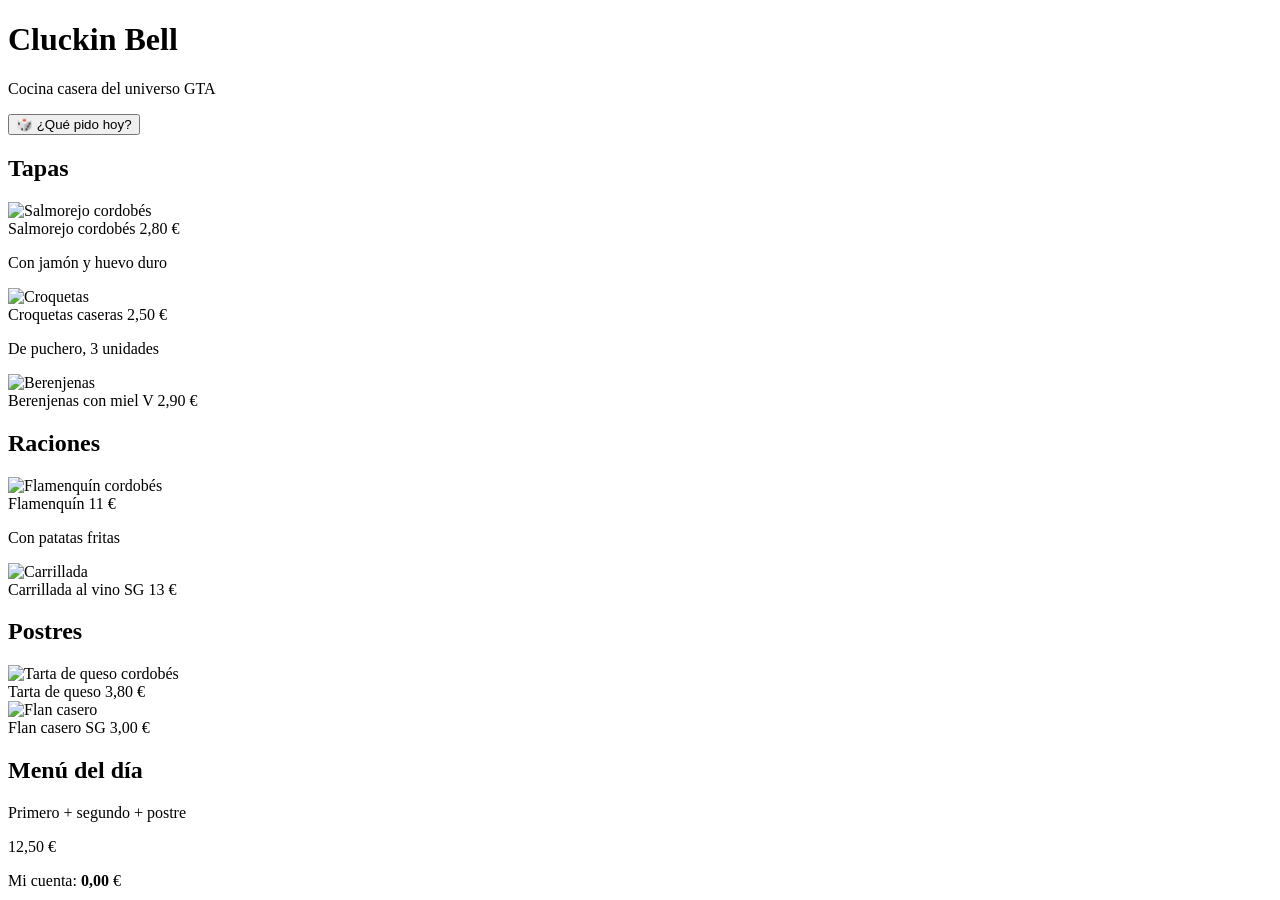
==== index.html @ 5466c274 "Create index.html" ====
<!DOCTYPE html>
<html lang="es">
<head>
<link rel="stylesheet"
  href="https://fonts.googleapis.com/css2?family=Caveat+Brush">
  <meta charset="utf-8">
  <meta name="viewport"
        content="width=device-width, initial-scale=1">
  <link rel="stylesheet" href="Css/estilos.css">
  <title>Taberna El Albero · Carta</title>
  <style>
    /* aquí va todo tu CSS */
  </style>
</head>
<body>
  <!-- Esto es el título-->
 <header>
  <h1>Cluckin Bell</h1>
  <p>Cocina casera del universo GTA</p>
</header>
<button id="sorpresa">🎲 ¿Qué pido hoy?</button>
<p id="consejo"></p>


<section>
  <h2>Tapas</h2>
  <!-- aquí los platos -->
  
  <img src="salmorejo.jpg"
     alt="Salmorejo cordobés">
  <div class="plato">
  <span>Salmorejo cordobés</span>
  <span class="precio">2,80 €</span>
</div>
<p class="desc">Con jamón y huevo duro</p>

<img src="croquetas.jpg"
     alt="Croquetas">
<div class="plato">    
  <span>Croquetas caseras</span>
  <span class="precio">2,50 €</span>
</div>
<p class="desc">De puchero, 3 unidades</p>

<img src="berengena_miel.jpg"
     alt="Berenjenas">
<div class="plato">
  <span>Berenjenas con miel
    <span class="tag veg">V</span>
  </span>
  <span class="precio">2,90 €</span>
</div>
</section>

<section>
  <h2>Raciones</h2>
  
   <img src="flamenquin.jpg"
     alt="Flamenquín cordobés">
  <div class="plato">
  <span>Flamenquín</span>
  <span class="precio">11 €</span>
</div>
<p class="desc">Con patatas fritas</p>

<img src="carrillada.jpg"
     alt="Carrillada">
<div class="plato">
  <span>Carrillada al vino
   <span class="tag sg">SG</span>
 
  </span>
  <span class="precio">13 €</span>
</div>
  <h2>Postres</h2>
  
  <img src="tarta.jpg"
     alt="Tarta de queso cordobés">
  <div class="plato">
  <span>Tarta de queso</span>
  <span class="precio">3,80 €</span>
</div>

<img src="flan.jpg"
     alt="Flan casero">
<div class="plato">
  <span>Flan casero
   <span class="tag sg">SG</span>
 
  </span>
  <span class="precio">3,00 €</span>
</div>
</section>

<div class="menu">
  <h2>Menú del día</h2>
  <p>Primero + segundo + postre</p>
  <p class="precio">12,50 €</p>
</div>


<!-- y justo antes de </body> -->
<div id="cuenta">
  Mi cuenta: <b id="total">0,00</b> €
</div>
<script>
  /* aquí va tu JavaScript */
  const platos = document.querySelectorAll(".plato");
const boton = document.getElementById("sorpresa");

boton.onclick = function () {
  const n = Math.floor(Math.random() * platos.length);
  const elegido = platos[n];

  platos.forEach(function (p) {
    p.classList.remove("elegido");
  });
  elegido.classList.add("elegido");

  const nombre = elegido.querySelector("span").textContent;
  document.getElementById("consejo").textContent = "Hoy te recomiendo: " + nombre;
  let total = 0;

platos.forEach(function (plato) {
  plato.onclick = function () {
    const texto = plato.querySelector(".precio").textContent;
    total = total + parseFloat(texto.replace(",", "."));
    document.getElementById("total").textContent =
      total.toFixed(2).replace(".", ",");
  };
});
};


</script>
</body>
</html>
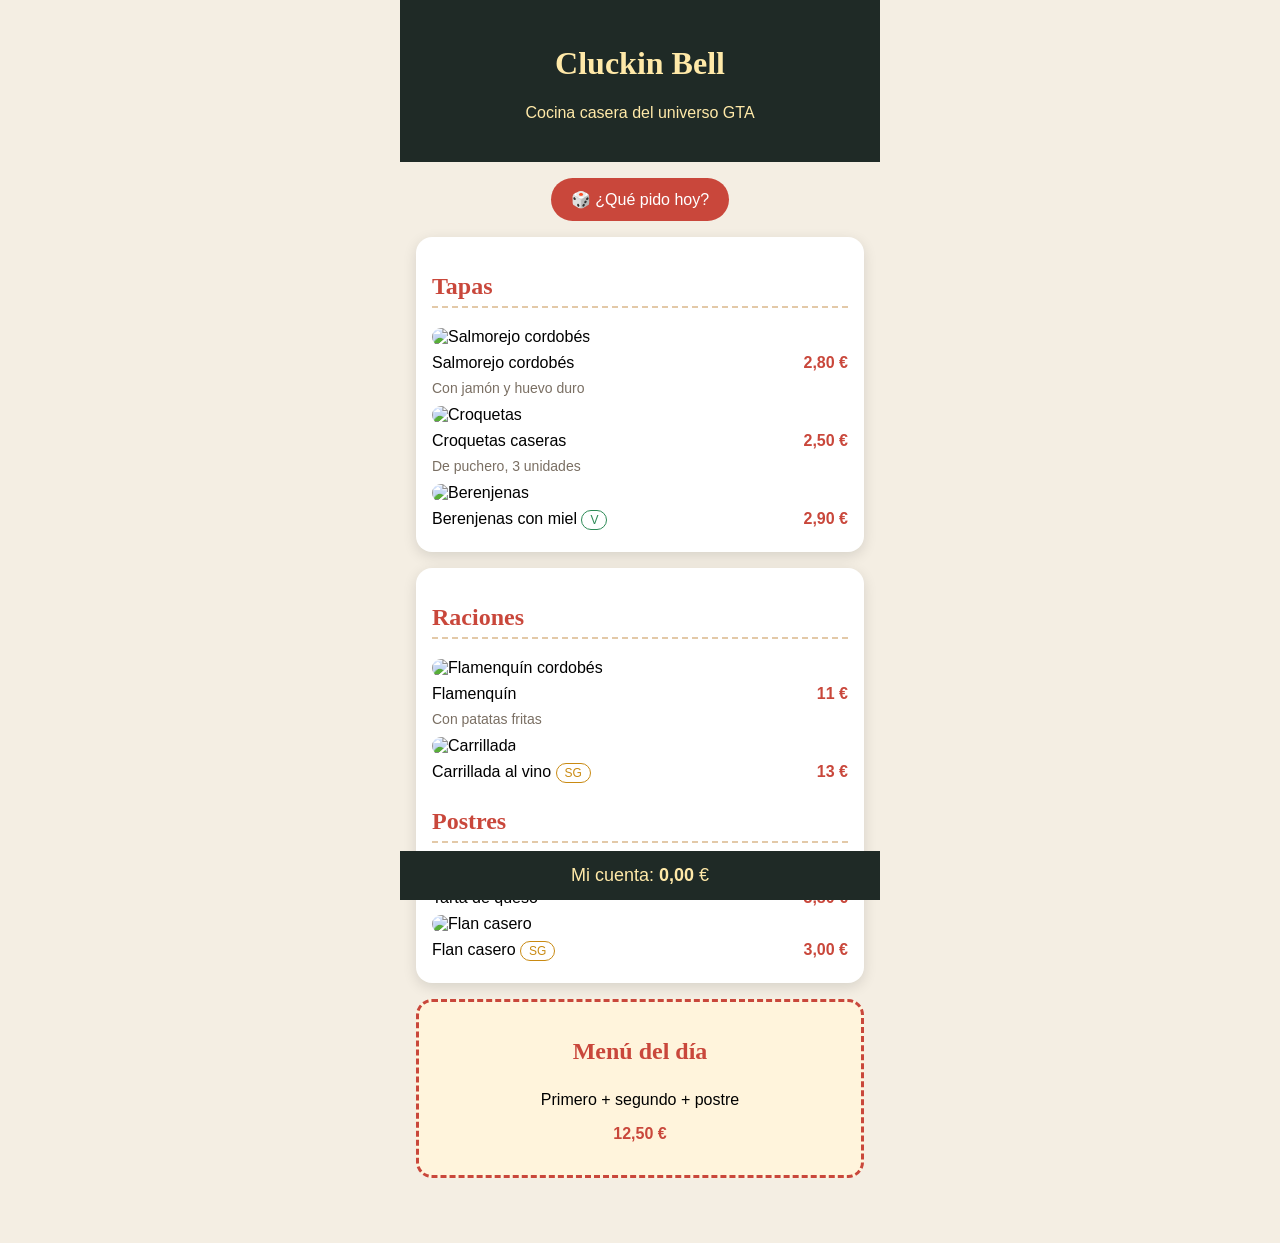
==== commit 6672a8fe: "Update index.html" ====
--- a/index.html
+++ b/index.html
@@ -10,6 +10,116 @@
   <title>Taberna El Albero · Carta</title>
   <style>
     /* aquí va todo tu CSS */
+    header {
+  background: #1F2A26;
+  color: #FFE9A8;
+  text-align: center;
+  padding: 24px 16px;
+}
+
+h2 {
+  color: #C9473B;
+  border-bottom: 2px dashed #E3C9A8;
+  padding-bottom: 6px;
+}
+
+.plato {
+  display: flex;
+  justify-content: space-between;
+  padding: 8px 0;
+}
+
+.precio {
+  font-weight: bold;
+  color: #C9473B;
+}
+
+.desc {
+  color: #7A6F63;
+  font-size: 14px;
+  margin: 0 0 10px;
+}
+.tag {
+  font-size: 12px;
+  padding: 2px 8px;
+  border: 1px solid;
+  border-radius: 999px;
+}
+.veg { color: #2E8B57; }
+.sg  { color: #C98A12; }
+
+img {
+  width: 100%;
+  height: 150px;
+  object-fit: cover;
+  border-radius: 12px;
+}
+
+body {
+  background: #F4EEE3;
+  margin: 0;
+}
+
+section {
+  background: white;
+  margin: 16px;
+  padding: 16px;
+  border-radius: 16px;
+  box-shadow: 0 4px 14px rgba(0,0,0,.12);
+}
+
+.menu {
+  margin: 16px;
+  padding: 16px;
+  border: 3px dashed #C9473B;
+  border-radius: 16px;
+  background: #FFF4DC;
+  text-align: center;
+}
+.menu h2 {
+  border: none;
+}
+
+body {
+  font-family: Arial, sans-serif;
+  max-width: 480px;
+  margin: 0 auto;
+}
+h1, h2 {
+  font-family: "Caveat Brush", cursive;
+}
+
+#sorpresa {
+  display: block;
+  margin: 16px auto 0;
+  padding: 12px 20px;
+  border: none;
+  border-radius: 999px;
+  background: #C9473B;
+  color: white;
+  font-size: 16px;
+}
+#consejo {
+  text-align: center;
+  font-weight: bold;
+}
+.elegido {
+  background: #FFE9A8;
+  border-radius: 8px;
+}
+
+#cuenta {
+  position: sticky;
+  bottom: 0;
+  background: #1F2A26;
+  color: #FFE9A8;
+  padding: 14px;
+  text-align: center;
+  font-size: 18px;
+}
+.plato {
+  cursor: pointer;
+}
   </style>
 </head>
 <body>
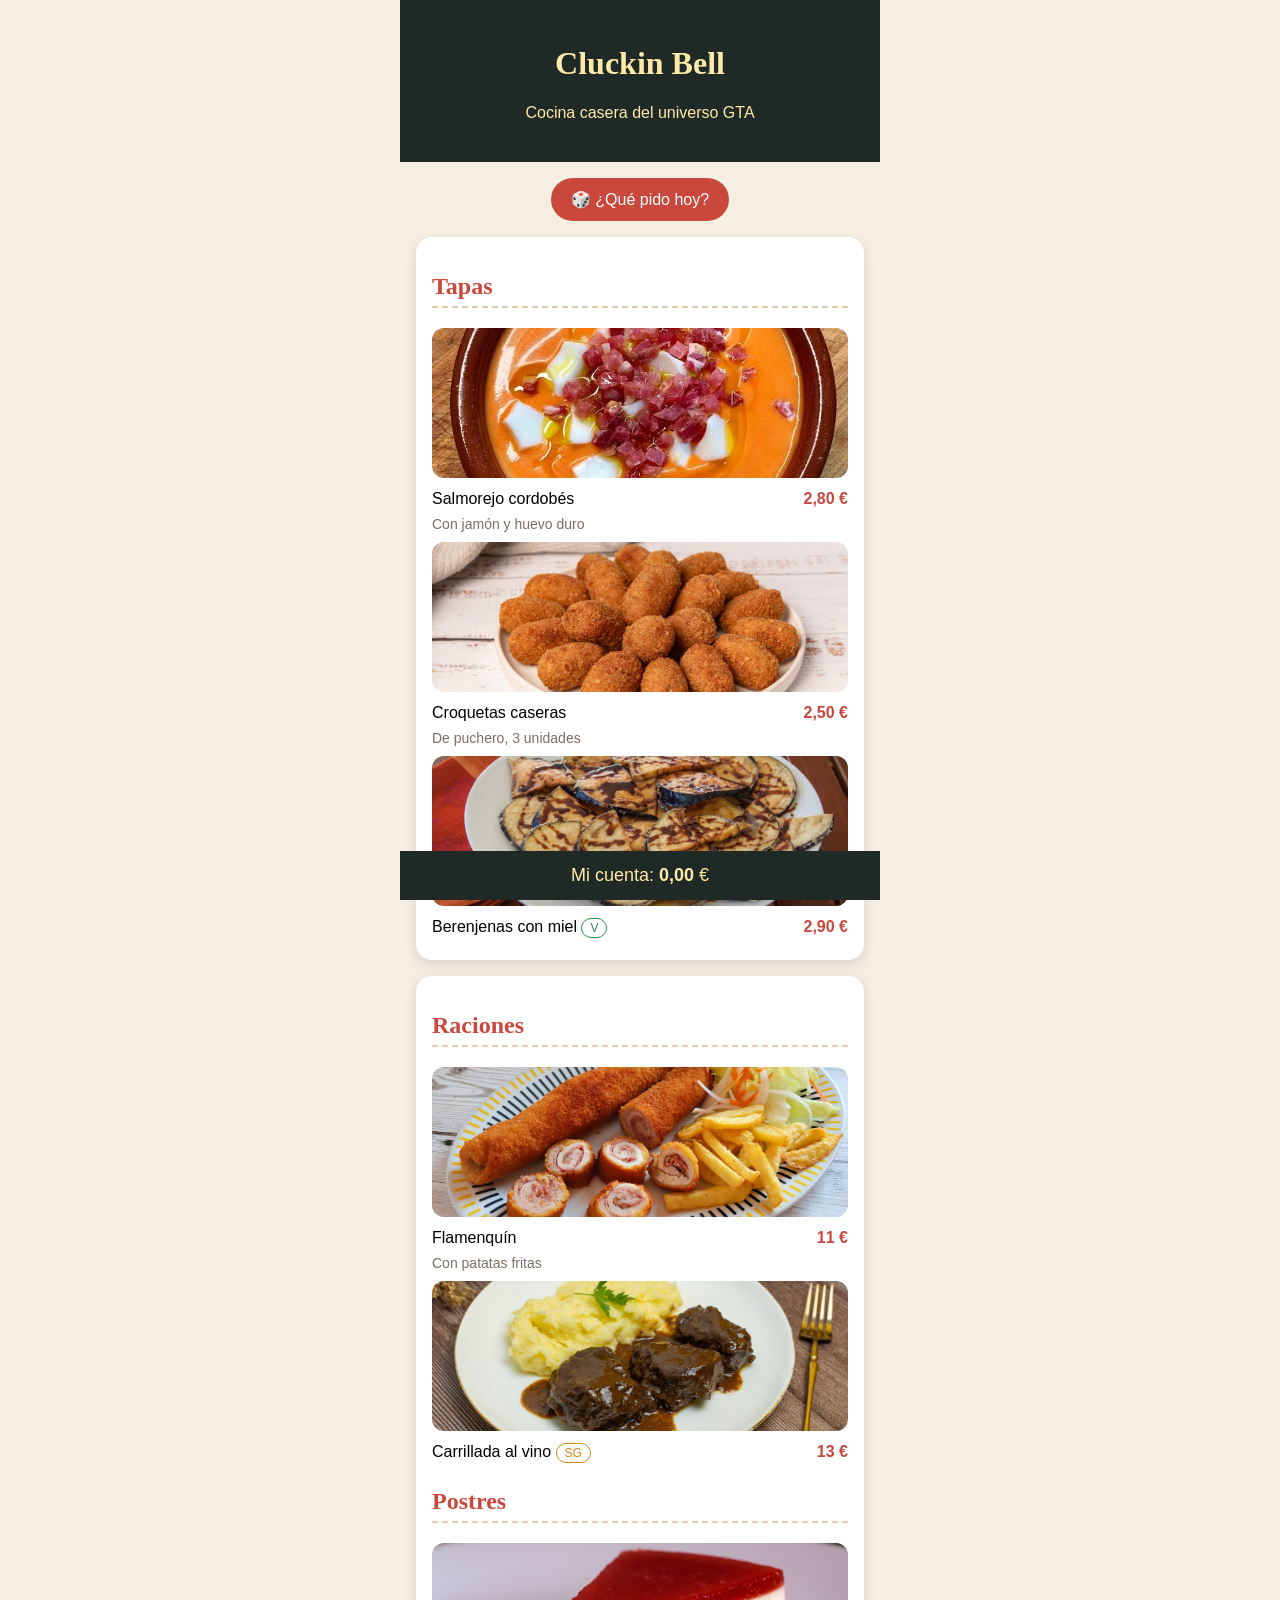
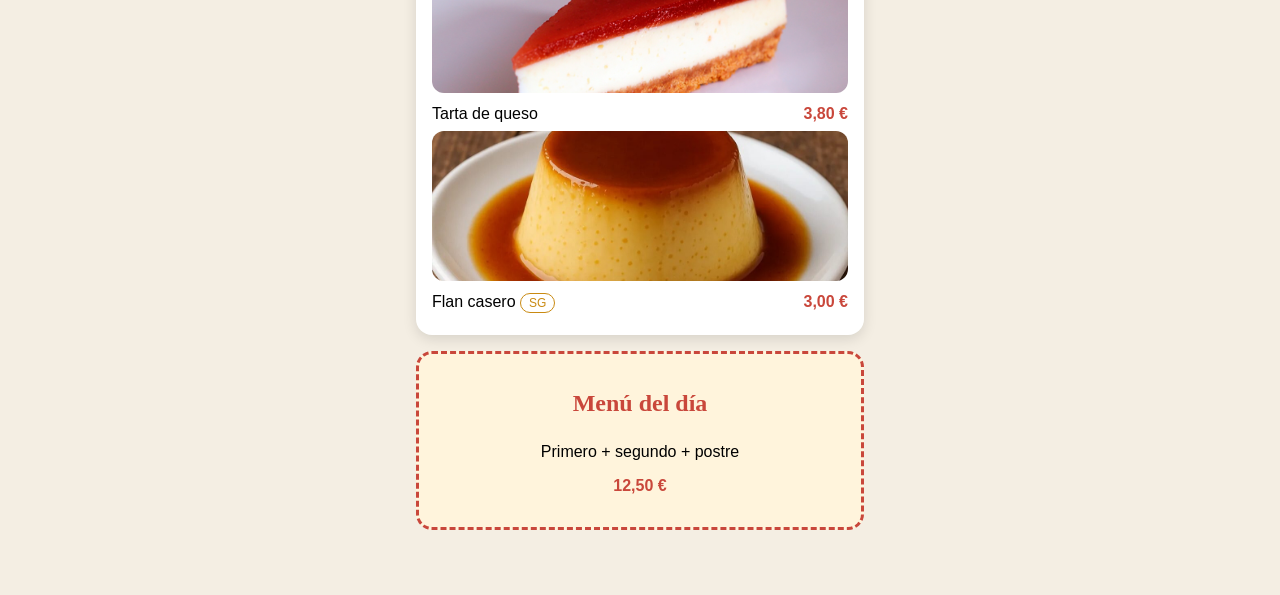
==== commit df548c69: "Remove CSS styles from index.html Removed extensive CSS styles from index.html." ====
--- a/index.html
+++ b/index.html
@@ -6,120 +6,11 @@
   <meta charset="utf-8">
   <meta name="viewport"
         content="width=device-width, initial-scale=1">
-  <link rel="stylesheet" href="Css/estilos.css">
+  <link rel="stylesheet" href="estilos.css">
   <title>Taberna El Albero · Carta</title>
   <style>
     /* aquí va todo tu CSS */
-    header {
-  background: #1F2A26;
-  color: #FFE9A8;
-  text-align: center;
-  padding: 24px 16px;
-}
-
-h2 {
-  color: #C9473B;
-  border-bottom: 2px dashed #E3C9A8;
-  padding-bottom: 6px;
-}
-
-.plato {
-  display: flex;
-  justify-content: space-between;
-  padding: 8px 0;
-}
-
-.precio {
-  font-weight: bold;
-  color: #C9473B;
-}
-
-.desc {
-  color: #7A6F63;
-  font-size: 14px;
-  margin: 0 0 10px;
-}
-.tag {
-  font-size: 12px;
-  padding: 2px 8px;
-  border: 1px solid;
-  border-radius: 999px;
-}
-.veg { color: #2E8B57; }
-.sg  { color: #C98A12; }
-
-img {
-  width: 100%;
-  height: 150px;
-  object-fit: cover;
-  border-radius: 12px;
-}
-
-body {
-  background: #F4EEE3;
-  margin: 0;
-}
-
-section {
-  background: white;
-  margin: 16px;
-  padding: 16px;
-  border-radius: 16px;
-  box-shadow: 0 4px 14px rgba(0,0,0,.12);
-}
-
-.menu {
-  margin: 16px;
-  padding: 16px;
-  border: 3px dashed #C9473B;
-  border-radius: 16px;
-  background: #FFF4DC;
-  text-align: center;
-}
-.menu h2 {
-  border: none;
-}
-
-body {
-  font-family: Arial, sans-serif;
-  max-width: 480px;
-  margin: 0 auto;
-}
-h1, h2 {
-  font-family: "Caveat Brush", cursive;
-}
-
-#sorpresa {
-  display: block;
-  margin: 16px auto 0;
-  padding: 12px 20px;
-  border: none;
-  border-radius: 999px;
-  background: #C9473B;
-  color: white;
-  font-size: 16px;
-}
-#consejo {
-  text-align: center;
-  font-weight: bold;
-}
-.elegido {
-  background: #FFE9A8;
-  border-radius: 8px;
-}
-
-#cuenta {
-  position: sticky;
-  bottom: 0;
-  background: #1F2A26;
-  color: #FFE9A8;
-  padding: 14px;
-  text-align: center;
-  font-size: 18px;
-}
-.plato {
-  cursor: pointer;
-}
+   
   </style>
 </head>
 <body>
@@ -130,7 +21,6 @@
 </header>
 <button id="sorpresa">🎲 ¿Qué pido hoy?</button>
 <p id="consejo"></p>
-
 
 <section>
   <h2>Tapas</h2>
--- a/estilos.css
+++ b/estilos.css
@@ -0,0 +1,110 @@
+header {
+  background: #1F2A26;
+  color: #FFE9A8;
+  text-align: center;
+  padding: 24px 16px;
+}
+
+h2 {
+  color: #C9473B;
+  border-bottom: 2px dashed #E3C9A8;
+  padding-bottom: 6px;
+}
+
+.plato {
+  display: flex;
+  justify-content: space-between;
+  padding: 8px 0;
+}
+
+.precio {
+  font-weight: bold;
+  color: #C9473B;
+}
+
+.desc {
+  color: #7A6F63;
+  font-size: 14px;
+  margin: 0 0 10px;
+}
+.tag {
+  font-size: 12px;
+  padding: 2px 8px;
+  border: 1px solid;
+  border-radius: 999px;
+}
+.veg { color: #2E8B57; }
+.sg  { color: #C98A12; }
+
+img {
+  width: 100%;
+  height: 150px;
+  object-fit: cover;
+  border-radius: 12px;
+}
+
+body {
+  background: #F4EEE3;
+  margin: 0;
+}
+
+section {
+  background: white;
+  margin: 16px;
+  padding: 16px;
+  border-radius: 16px;
+  box-shadow: 0 4px 14px rgba(0,0,0,.12);
+}
+
+.menu {
+  margin: 16px;
+  padding: 16px;
+  border: 3px dashed #C9473B;
+  border-radius: 16px;
+  background: #FFF4DC;
+  text-align: center;
+}
+.menu h2 {
+  border: none;
+}
+
+body {
+  font-family: Arial, sans-serif;
+  max-width: 480px;
+  margin: 0 auto;
+}
+h1, h2 {
+  font-family: "Caveat Brush", cursive;
+}
+
+#sorpresa {
+  display: block;
+  margin: 16px auto 0;
+  padding: 12px 20px;
+  border: none;
+  border-radius: 999px;
+  background: #C9473B;
+  color: white;
+  font-size: 16px;
+}
+#consejo {
+  text-align: center;
+  font-weight: bold;
+}
+.elegido {
+  background: #FFE9A8;
+  border-radius: 8px;
+}
+
+#cuenta {
+  position: sticky;
+  bottom: 0;
+  background: #1F2A26;
+  color: #FFE9A8;
+  padding: 14px;
+  text-align: center;
+  font-size: 18px;
+}
+.plato {
+  cursor: pointer;
+}
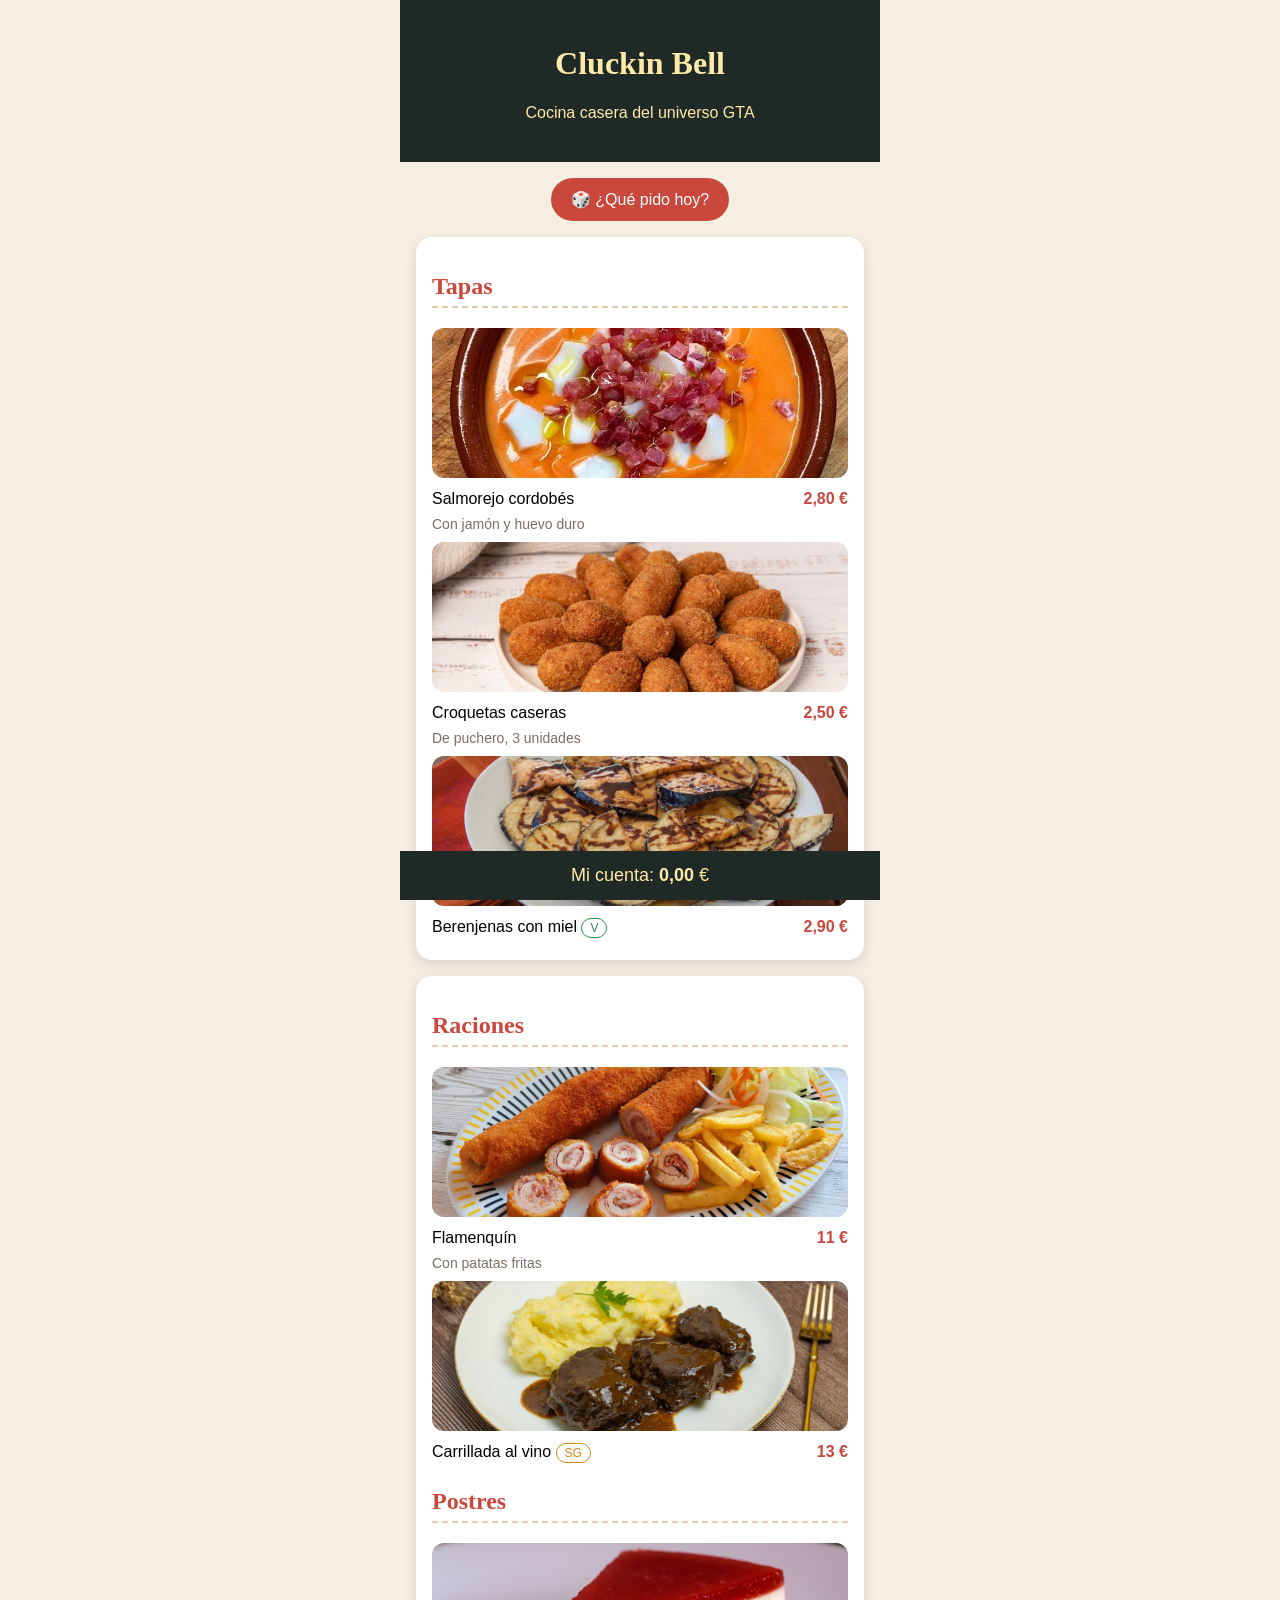
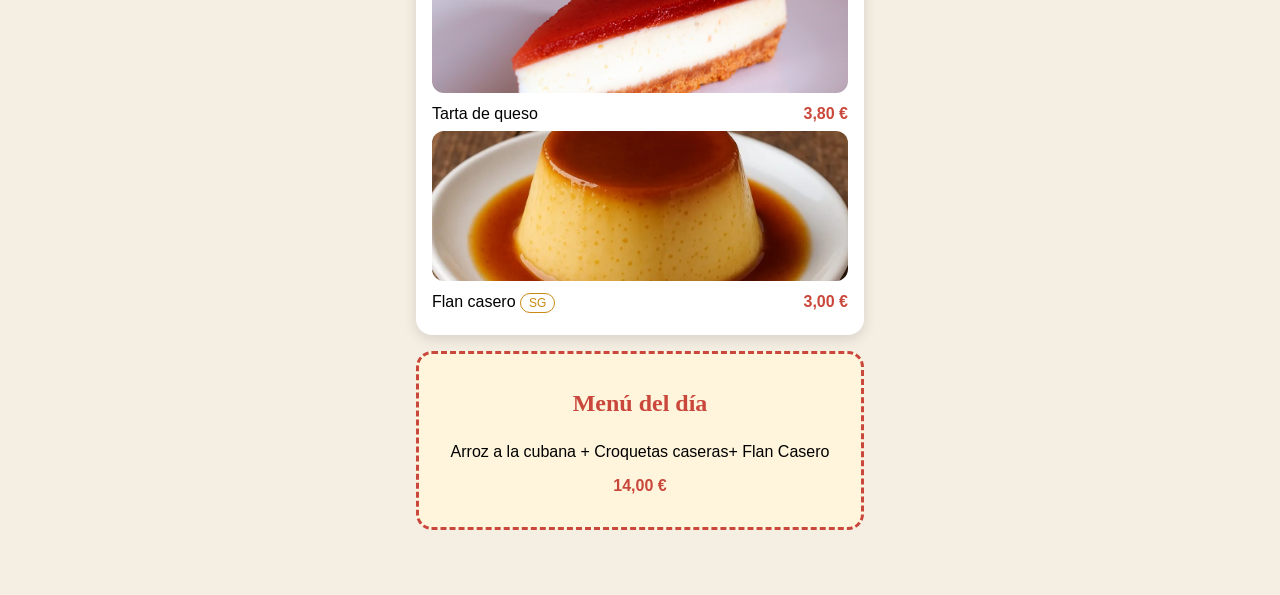
==== commit 3b557eb5: "Update menu items and prices in index.html" ====
--- a/index.html
+++ b/index.html
@@ -94,8 +94,8 @@
 
 <div class="menu">
   <h2>Menú del día</h2>
-  <p>Primero + segundo + postre</p>
-  <p class="precio">12,50 €</p>
+  <p>Arroz a la cubana + Croquetas caseras+ Flan Casero</p>
+  <p class="precio">14,00 €</p>
 </div>
 
 
